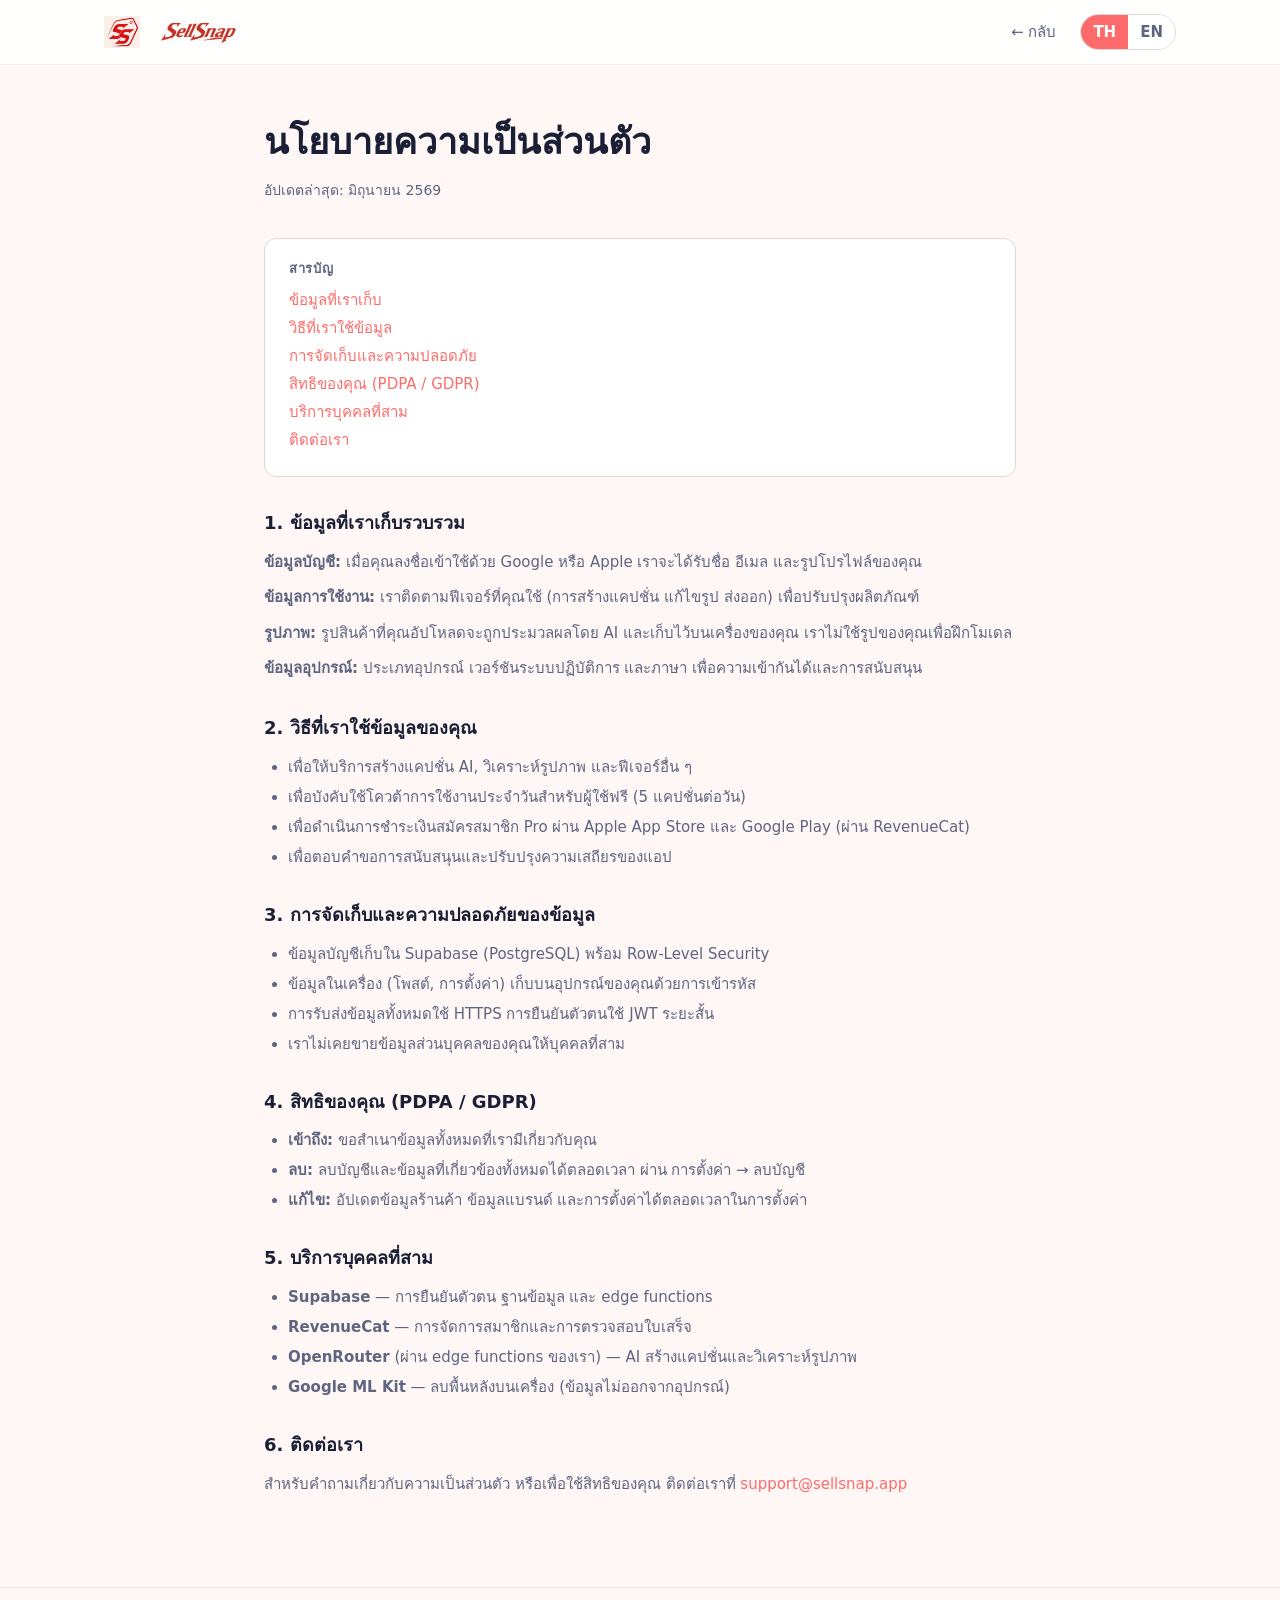
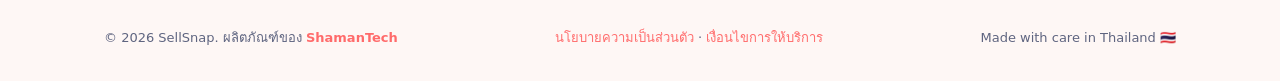
==== privacy.html @ dfdf0903 "Initial deploy — SellSnap landing page - index.html: hero, features, pricing, CTA, footer - privacy." ====
<!DOCTYPE html>
<html lang="th">
<head>
  <meta charset="UTF-8">
  <meta name="viewport" content="width=device-width, initial-scale=1.0">
  <title>Privacy Policy — SellSnap</title>
  <meta name="description" content="SellSnap privacy policy — how we collect, use, and protect your data. Compliant with Thailand PDPA.">
  <link rel="icon" href="logo_icon.png">
  <link rel="stylesheet" href="assets/css/styles.css">
</head>
<body>

<header class="site-header sticky">
  <div class="container">
    <nav class="nav">
      <a href="index.html" class="brand">
        <img src="logo_icon.png" alt="SellSnap">
        <img src="logo_text.png" alt="SellSnap" class="logo-text-footer">
      </a>
      <div class="nav-links">
        <a href="index.html" data-i18n="back_home">← กลับ</a>
        <span class="lang-toggle">
          <a href="#" data-lang="th" class="active">TH</a>
          <a href="#" data-lang="en">EN</a>
        </span>
      </div>
    </nav>
  </div>
</header>

<main class="legal">
  <h1 data-i18n="privacy_h1">นโยบายความเป็นส่วนตัว</h1>
  <p class="updated" data-i18n="privacy_updated">อัปเดตล่าสุด: มิถุนายน 2569</p>

  <div class="toc">
    <h3 data-i18n="toc">สารบัญ</h3>
    <ul>
      <li><a href="#collect" data-i18n="privacy_toc_collect">ข้อมูลที่เราเก็บ</a></li>
      <li><a href="#use" data-i18n="privacy_toc_use">วิธีที่เราใช้ข้อมูล</a></li>
      <li><a href="#storage" data-i18n="privacy_toc_storage">การจัดเก็บและความปลอดภัย</a></li>
      <li><a href="#rights" data-i18n="privacy_toc_rights">สิทธิของคุณ (PDPA / GDPR)</a></li>
      <li><a href="#third" data-i18n="privacy_toc_third">บริการบุคคลที่สาม</a></li>
      <li><a href="#contact" data-i18n="privacy_toc_contact">ติดต่อเรา</a></li>
    </ul>
  </div>

  <h2 id="collect" data-i18n="privacy_collect_h">1. ข้อมูลที่เราเก็บรวบรวม</h2>
  <p data-i18n="privacy_collect_account"><strong>ข้อมูลบัญชี:</strong> เมื่อคุณลงชื่อเข้าใช้ด้วย Google หรือ Apple เราจะได้รับชื่อ อีเมล และรูปโปรไฟล์ของคุณ</p>
  <p data-i18n="privacy_collect_usage"><strong>ข้อมูลการใช้งาน:</strong> เราติดตามฟีเจอร์ที่คุณใช้ (การสร้างแคปชั่น แก้ไขรูป ส่งออก) เพื่อปรับปรุงผลิตภัณฑ์</p>
  <p data-i18n="privacy_collect_photos"><strong>รูปภาพ:</strong> รูปสินค้าที่คุณอัปโหลดจะถูกประมวลผลโดย AI และเก็บไว้บนเครื่องของคุณ เราไม่ใช้รูปของคุณเพื่อฝึกโมเดล</p>
  <p data-i18n="privacy_collect_device"><strong>ข้อมูลอุปกรณ์:</strong> ประเภทอุปกรณ์ เวอร์ชันระบบปฏิบัติการ และภาษา เพื่อความเข้ากันได้และการสนับสนุน</p>

  <h2 id="use" data-i18n="privacy_use_h">2. วิธีที่เราใช้ข้อมูลของคุณ</h2>
  <ul>
    <li data-i18n="privacy_use_1">เพื่อให้บริการสร้างแคปชั่น AI, วิเคราะห์รูปภาพ และฟีเจอร์อื่น ๆ</li>
    <li data-i18n="privacy_use_2">เพื่อบังคับใช้โควต้าการใช้งานประจำวันสำหรับผู้ใช้ฟรี (5 แคปชั่นต่อวัน)</li>
    <li data-i18n="privacy_use_3">เพื่อดำเนินการชำระเงินสมัครสมาชิก Pro ผ่าน Apple App Store และ Google Play (ผ่าน RevenueCat)</li>
    <li data-i18n="privacy_use_4">เพื่อตอบคำขอการสนับสนุนและปรับปรุงความเสถียรของแอป</li>
  </ul>

  <h2 id="storage" data-i18n="privacy_storage_h">3. การจัดเก็บและความปลอดภัยของข้อมูล</h2>
  <ul>
    <li data-i18n="privacy_storage_1">ข้อมูลบัญชีเก็บใน Supabase (PostgreSQL) พร้อม Row-Level Security</li>
    <li data-i18n="privacy_storage_2">ข้อมูลในเครื่อง (โพสต์, การตั้งค่า) เก็บบนอุปกรณ์ของคุณด้วยการเข้ารหัส</li>
    <li data-i18n="privacy_storage_3">การรับส่งข้อมูลทั้งหมดใช้ HTTPS การยืนยันตัวตนใช้ JWT ระยะสั้น</li>
    <li data-i18n="privacy_storage_4">เราไม่เคยขายข้อมูลส่วนบุคคลของคุณให้บุคคลที่สาม</li>
  </ul>

  <h2 id="rights" data-i18n="privacy_rights_h">4. สิทธิของคุณ (PDPA / GDPR)</h2>
  <ul>
    <li data-i18n="privacy_rights_1"><strong>เข้าถึง:</strong> ขอสำเนาข้อมูลทั้งหมดที่เรามีเกี่ยวกับคุณ</li>
    <li data-i18n="privacy_rights_2"><strong>ลบ:</strong> ลบบัญชีและข้อมูลที่เกี่ยวข้องทั้งหมดได้ตลอดเวลา ผ่าน การตั้งค่า → ลบบัญชี</li>
    <li data-i18n="privacy_rights_3"><strong>แก้ไข:</strong> อัปเดตข้อมูลร้านค้า ข้อมูลแบรนด์ และการตั้งค่าได้ตลอดเวลาในการตั้งค่า</li>
  </ul>

  <h2 id="third" data-i18n="privacy_third_h">5. บริการบุคคลที่สาม</h2>
  <ul>
    <li data-i18n="privacy_third_1"><strong>Supabase</strong> — การยืนยันตัวตน ฐานข้อมูล และ edge functions</li>
    <li data-i18n="privacy_third_2"><strong>RevenueCat</strong> — การจัดการสมาชิกและการตรวจสอบใบเสร็จ</li>
    <li data-i18n="privacy_third_3"><strong>OpenRouter</strong> (ผ่าน edge functions ของเรา) — AI สร้างแคปชั่นและวิเคราะห์รูปภาพ</li>
    <li data-i18n="privacy_third_4"><strong>Google ML Kit</strong> — ลบพื้นหลังบนเครื่อง (ข้อมูลไม่ออกจากอุปกรณ์)</li>
  </ul>

  <h2 id="contact" data-i18n="privacy_contact_h">6. ติดต่อเรา</h2>
  <p data-i18n="privacy_contact_p">สำหรับคำถามเกี่ยวกับความเป็นส่วนตัว หรือเพื่อใช้สิทธิของคุณ ติดต่อเราที่ <a href="mailto:support@sellsnap.app">support@sellsnap.app</a></p>
</main>

<footer class="site-footer">
  <div class="container">
    <div class="footer-meta footer-meta--no-border">
      <span>© 2026 SellSnap. <span data-i18n="footer_parent">ผลิตภัณฑ์ของ <strong>ShamanTech</strong></span></span>
      <span>
        <a href="privacy.html" data-i18n="footer_privacy">นโยบายความเป็นส่วนตัว</a> ·
        <a href="terms.html" data-i18n="footer_terms">เงื่อนไขการให้บริการ</a>
      </span>
      <span data-i18n="footer_made">Made with care in Thailand 🇹🇭</span>
    </div>
  </div>
</footer>

<script src="assets/i18n.js"></script>
<script src="assets/main.js"></script>
</body>
</html>
---- assets/css/styles.css ----
/* SellSnap marketing site — colors mirror app theme */
:root {
  --coral: #FF6B6B;
  --coral-dark: #E85555;
  --coral-light: #FF8A8A;
  --navy: #1A1F36;
  --navy-light: #2D3348;
  --bg-soft: #FEF7F5;
  --surface: #FFFFFF;
  --surface-container: #F5F0EE;
  --surface-container-high: #E0D8D6;
  --text-main: #1A1F36;
  --text-muted: #5F6580;
  --text-on-coral: #FFFFFF;
  --purple: #7C5CFC;
  --green: #00C853;
  --border: #E0D8D6;
  --radius-sm: 8px;
  --radius-md: 12px;
  --radius-lg: 20px;
  --radius-pill: 9999px;
  --shadow-sm: 0 2px 12px rgba(0,0,0,0.04);
  --shadow-md: 0 4px 16px rgba(255,107,107,0.15);
  --shadow-lg: 0 20px 60px rgba(0,0,0,0.12);
  --max-width: 1120px;
  --font-sans: -apple-system, BlinkMacSystemFont, "Segoe UI", "Inter",
    "Noto Sans Thai", system-ui, sans-serif;
}

* { box-sizing: border-box; margin: 0; padding: 0; }
html { scroll-behavior: smooth; }

body {
  font-family: var(--font-sans);
  font-size: 16px;
  line-height: 1.6;
  color: var(--text-main);
  background: var(--bg-soft);
  -webkit-font-smoothing: antialiased;
}

a { color: var(--coral); text-decoration: none; }
a:hover { text-decoration: underline; }
img { max-width: 100%; display: block; }

/* ─── Container ─────────────────────────────────────────────── */
.container {
  max-width: var(--max-width);
  margin: 0 auto;
  padding: 0 24px;
}

/* ─── Header / Nav ──────────────────────────────────────────── */
.site-header {
  position: fixed;
  top: 0; left: 0; right: 0;
  z-index: 100;
  background: rgba(255,255,255,0.92);
  backdrop-filter: saturate(180%) blur(12px);
  border-bottom: 1px solid rgba(0,0,0,0.06);
}
/* Use sticky instead of fixed on legal pages (stays in document flow) */
.site-header.sticky { position: sticky; }
.nav {
  display: flex;
  align-items: center;
  justify-content: space-between;
  padding: 14px 0;
}
.brand {
  display: flex;
  align-items: center;
  gap: 10px;
}
.brand img { height: 32px; }
.logo-text-nav { height: 28px; }
.logo-text-footer { height: 24px; }
.brand:hover { text-decoration: none; }
.nav-links { display: flex; gap: 24px; align-items: center; }
.nav-links a { color: var(--text-muted); font-size: 15px; font-weight: 500; }
.nav-links a:hover { color: var(--coral); text-decoration: none; }

/* Language toggle */
.lang-toggle {
  display: inline-flex;
  border: 1px solid var(--border);
  border-radius: var(--radius-pill);
  overflow: hidden;
  font-size: 13px;
}
.lang-toggle a {
  padding: 5px 12px;
  color: var(--text-muted);
  background: var(--surface);
  font-weight: 600;
}
.lang-toggle a.active {
  background: var(--coral);
  color: white;
}
.lang-toggle a:hover { text-decoration: none; }

/* ─── Hero ──────────────────────────────────────────────────── */
.hero {
  padding: 140px 0 80px;
  text-align: center;
  background:
    radial-gradient(ellipse at top, rgba(255,107,107,0.08), transparent 60%),
    var(--bg-soft);
}
.hero-badge {
  display: inline-block;
  background: rgba(124,92,252,0.1);
  color: var(--purple);
  font-size: 13px;
  font-weight: 600;
  padding: 6px 16px;
  border-radius: var(--radius-pill);
  margin-bottom: 24px;
}
.hero h1 {
  font-size: clamp(32px, 5vw, 52px);
  font-weight: 800;
  line-height: 1.15;
  margin-bottom: 20px;
  color: var(--navy);
}
.hero h1 em {
  font-style: normal;
  color: var(--coral);
}
.hero .lead {
  font-size: clamp(16px, 2.5vw, 20px);
  color: var(--text-muted);
  max-width: 600px;
  margin: 0 auto 36px;
}
.hero-cta { display: flex; gap: 14px; justify-content: center; flex-wrap: wrap; }

/* ─── Buttons ───────────────────────────────────────────────── */
.btn {
  display: inline-flex;
  align-items: center;
  gap: 8px;
  padding: 14px 28px;
  border-radius: 14px;
  font-size: 16px;
  font-weight: 600;
  border: none;
  cursor: pointer;
  transition: all 0.2s;
}
.btn:hover { text-decoration: none; }
.btn-primary {
  background: var(--coral);
  color: white;
  box-shadow: 0 4px 16px rgba(255,107,107,0.3);
}
.btn-primary:hover {
  background: var(--coral-dark);
  color: white;
  transform: translateY(-1px);
  box-shadow: 0 6px 20px rgba(255,107,107,0.4);
}
.btn-secondary {
  background: var(--surface);
  color: var(--text-main);
  border: 1.5px solid var(--border);
}
.btn-secondary:hover {
  border-color: var(--coral);
  color: var(--coral);
}

/* ─── Sections ──────────────────────────────────────────────── */
.section { padding: 80px 0; }
.section-alt {
  background: var(--surface);
  border-top: 1px solid var(--border);
  border-bottom: 1px solid var(--border);
}
.section-label {
  text-align: center;
  font-size: 13px;
  font-weight: 700;
  text-transform: uppercase;
  letter-spacing: 1.5px;
  color: var(--coral);
  margin-bottom: 12px;
}
.section h2 {
  font-size: clamp(24px, 4vw, 36px);
  font-weight: 700;
  letter-spacing: -0.01em;
  text-align: center;
  margin-bottom: 56px;
}

/* ─── Features grid ─────────────────────────────────────────── */
.feature-grid {
  display: grid;
  grid-template-columns: repeat(auto-fit, minmax(300px, 1fr));
  gap: 24px;
}
.feature {
  background: var(--surface);
  border-radius: var(--radius-lg);
  padding: 32px;
  border: 1px solid rgba(0,0,0,0.04);
  box-shadow: var(--shadow-sm);
}
.feature .icon {
  width: 52px; height: 52px;
  border-radius: 16px;
  display: flex; align-items: center; justify-content: center;
  font-size: 26px;
  margin-bottom: 18px;
}
.feature .icon.coral { background: rgba(255,107,107,0.12); }
.feature .icon.purple { background: rgba(124,92,252,0.12); }
.feature .icon.green { background: rgba(0,200,83,0.12); }
.feature h3 { font-size: 18px; font-weight: 700; margin-bottom: 8px; }
.feature p { color: var(--text-muted); font-size: 15px; }

/* ─── Pricing ───────────────────────────────────────────────── */
.pricing {
  display: grid;
  grid-template-columns: repeat(auto-fit, minmax(280px, 1fr));
  gap: 20px;
  max-width: 900px;
  margin: 0 auto;
}
.plan {
  background: var(--surface);
  border-radius: var(--radius-lg);
  padding: 32px;
  border: 1.5px solid var(--border);
  position: relative;
}
.plan.featured {
  border-color: var(--coral);
  box-shadow: 0 8px 32px rgba(255,107,107,0.12);
}
.plan .badge {
  position: absolute;
  top: -12px; left: 24px;
  background: var(--coral);
  color: white;
  font-size: 12px;
  font-weight: 700;
  padding: 4px 12px;
  border-radius: var(--radius-sm);
}
.plan h3 { font-size: 20px; font-weight: 700; margin-bottom: 8px; }
.plan .price {
  font-size: 36px;
  font-weight: 800;
  color: var(--coral);
}
.plan .price small {
  font-size: 16px;
  font-weight: 400;
  color: var(--text-muted);
}
.plan .price-note {
  color: var(--text-muted);
  font-size: 13px;
  margin-top: 4px;
}
.plan ul { list-style: none; margin: 20px 0 0; }
.plan li {
  padding: 8px 0;
  color: var(--text-muted);
  font-size: 14px;
  position: relative;
  padding-left: 24px;
}
.plan li::before {
  content: "✓";
  position: absolute;
  left: 0;
  color: var(--green);
  font-weight: 700;
}

/* ─── CTA ───────────────────────────────────────────────────── */
.cta { padding: 80px 0; text-align: center; }
.cta-box {
  max-width: 640px;
  margin: 0 auto;
  background: var(--navy);
  border-radius: 24px;
  padding: 56px 40px;
  color: white;
}
.cta-box h2 {
  font-size: clamp(24px, 4vw, 32px);
  font-weight: 700;
  margin-bottom: 16px;
  color: white;
}
.cta-box p {
  color: rgba(255,255,255,0.7);
  font-size: 16px;
  margin-bottom: 32px;
}

/* ─── Footer ────────────────────────────────────────────────── */
.site-footer {
  border-top: 1px solid rgba(0,0,0,0.06);
  padding: 40px 0 32px;
}
.footer-grid {
  display: grid;
  grid-template-columns: 2fr 1fr 1fr;
  gap: 32px;
  margin-bottom: 24px;
}
.footer-grid .brand { margin-bottom: 12px; }
.footer-grid p { color: var(--text-muted); font-size: 14px; max-width: 360px; }
.footer-grid h4 {
  font-size: 13px;
  text-transform: uppercase;
  letter-spacing: 0.06em;
  color: var(--text-muted);
  margin-bottom: 12px;
  font-weight: 600;
}
.footer-grid ul { list-style: none; }
.footer-grid li { padding: 4px 0; }
.footer-grid a { color: var(--text-main); font-size: 14px; }
.footer-meta {
  display: flex;
  justify-content: space-between;
  align-items: center;
  flex-wrap: wrap;
  gap: 12px;
  padding-top: 24px;
  border-top: 1px solid var(--border);
  color: var(--text-muted);
  font-size: 13px;
}
.footer-meta--no-border { border-top: none; padding-top: 0; }
.footer-legal-links a { color: var(--coral); font-size: 13px; }
.footer-legal-links a + a::before { content: " · "; color: var(--text-muted); }
.parent-brand { color: var(--text-muted); }
.parent-brand strong { color: var(--text-main); }

/* ─── Legal pages ───────────────────────────────────────────── */
.legal {
  max-width: 800px;
  margin: 0 auto;
  padding: 48px 24px 80px;
}
.legal h1 {
  font-size: clamp(28px, 4vw, 36px);
  font-weight: 700;
  color: var(--navy);
  margin-bottom: 8px;
}
.legal .updated {
  color: var(--text-muted);
  font-size: 14px;
  margin-bottom: 36px;
}
.legal h2 {
  font-size: 18px;
  font-weight: 600;
  color: var(--navy);
  margin: 32px 0 12px;
}
.legal h3 {
  font-size: 17px;
  font-weight: 600;
  margin-top: 20px;
  margin-bottom: 8px;
}
.legal p { color: var(--text-muted); font-size: 15px; margin-bottom: 10px; line-height: 1.7; }
.legal ul, .legal ol { color: var(--text-muted); font-size: 15px; margin: 0 0 10px 24px; }
.legal li { margin-bottom: 6px; }
.legal a { color: var(--coral); }
.legal hr {
  border: none;
  border-top: 1px solid var(--border);
  margin: 32px 0;
}
.legal .toc {
  background: var(--surface);
  border: 1px solid var(--border);
  border-radius: var(--radius-md);
  padding: 20px 24px;
  margin-bottom: 32px;
}
.legal .toc h3 {
  margin-top: 0;
  font-size: 13px;
  text-transform: uppercase;
  letter-spacing: 0.05em;
  color: var(--text-muted);
}
.legal .toc ul { margin: 8px 0 0 0; list-style: none; }
.legal .toc li { margin-bottom: 4px; padding-left: 0; }
.legal .toc li::before { content: none; }

/* ─── Responsive ────────────────────────────────────────────── */
@media (max-width: 640px) {
  .nav-links { gap: 12px; }
  .nav-links a:not(.lang-toggle *) { display: none; }
  .hero { padding: 120px 0 60px; }
  .section { padding: 60px 0; }
  .cta { padding: 60px 0; }
  .cta-box { padding: 40px 24px; }
  .footer-grid { grid-template-columns: 1fr; }
}
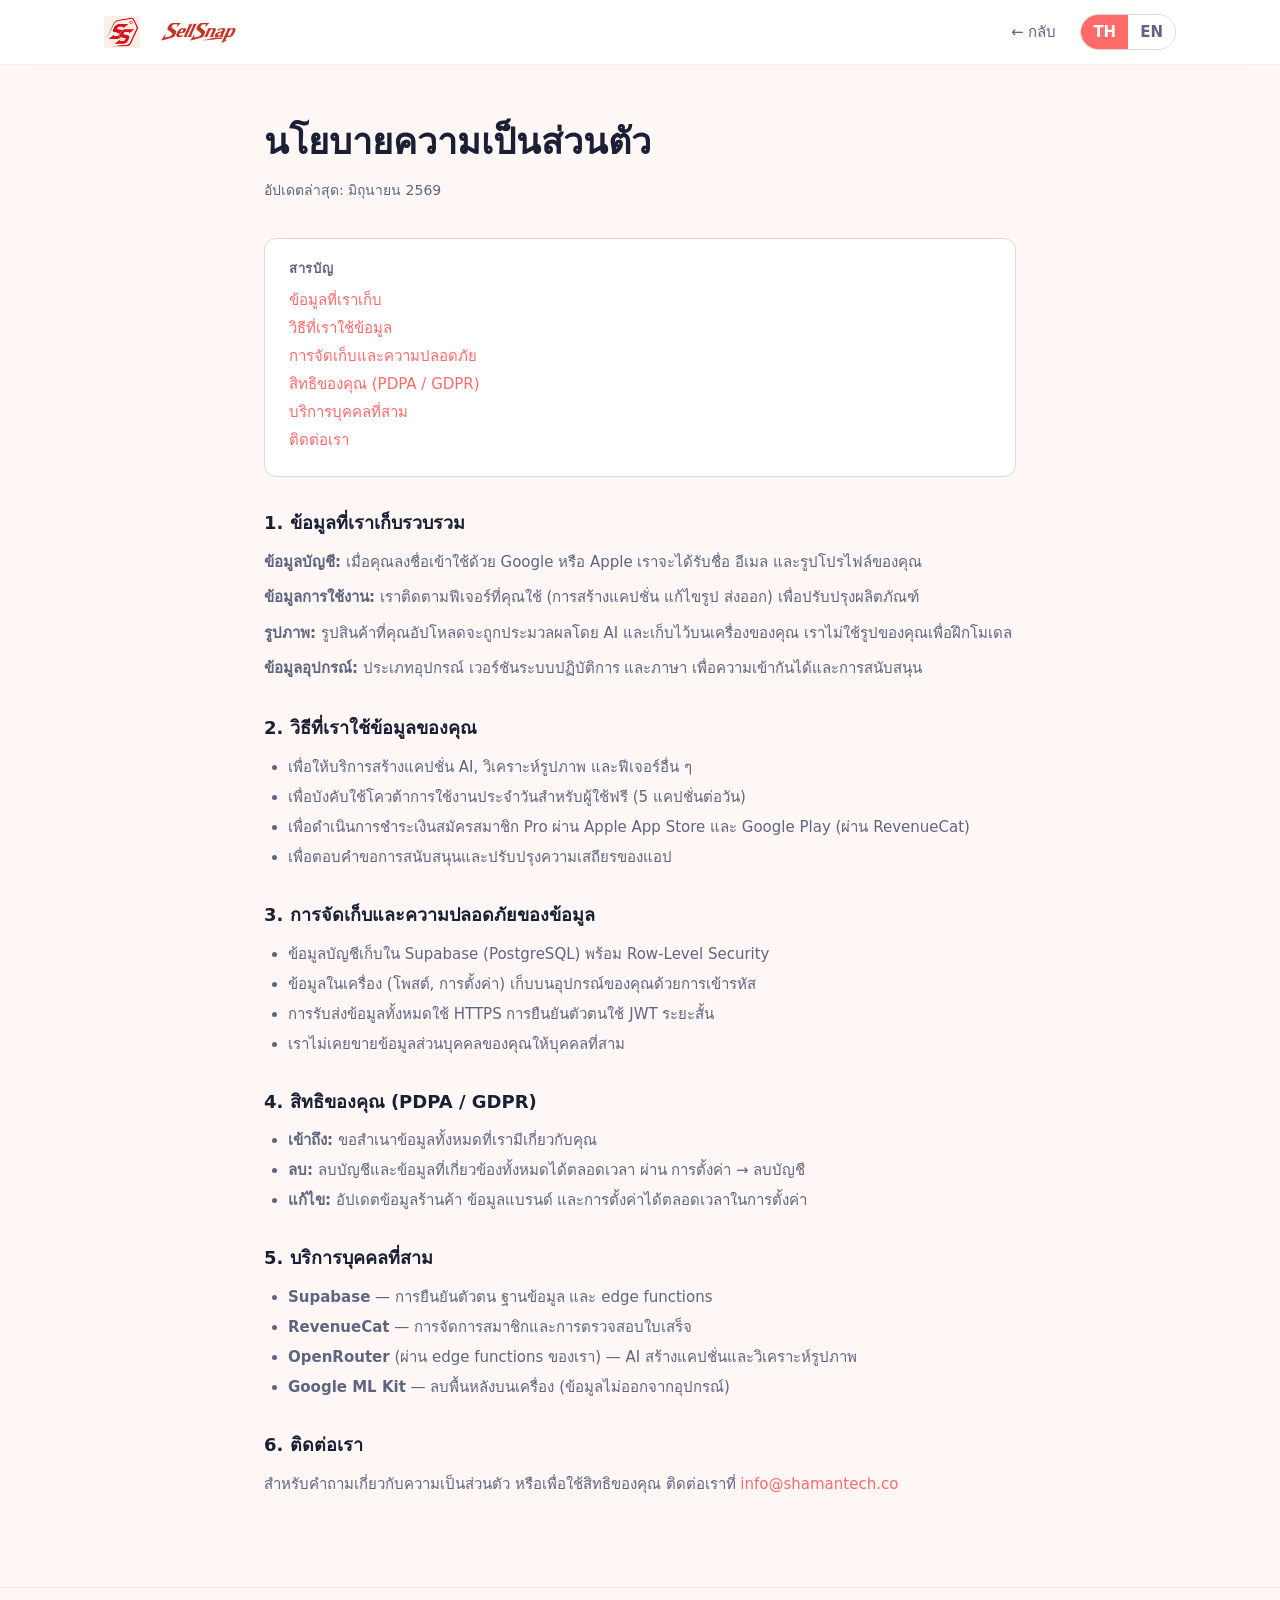
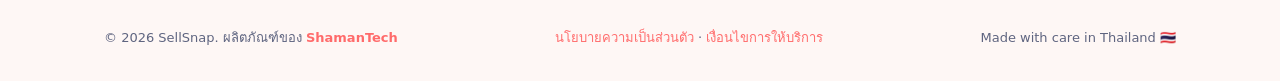
==== commit 4258051b: "Update SellSnap landing site with privacy/terms and custom domain Co-Authored-By: Claude <noreply@an" ====
--- a/privacy.html
+++ b/privacy.html
@@ -82,7 +82,7 @@
   </ul>
 
   <h2 id="contact" data-i18n="privacy_contact_h">6. ติดต่อเรา</h2>
-  <p data-i18n="privacy_contact_p">สำหรับคำถามเกี่ยวกับความเป็นส่วนตัว หรือเพื่อใช้สิทธิของคุณ ติดต่อเราที่ <a href="mailto:support@sellsnap.app">support@sellsnap.app</a></p>
+  <p data-i18n="privacy_contact_p">สำหรับคำถามเกี่ยวกับความเป็นส่วนตัว หรือเพื่อใช้สิทธิของคุณ ติดต่อเราที่ <a href="mailto:info@shamantech.co">info@shamantech.co</a></p>
 </main>
 
 <footer class="site-footer">
